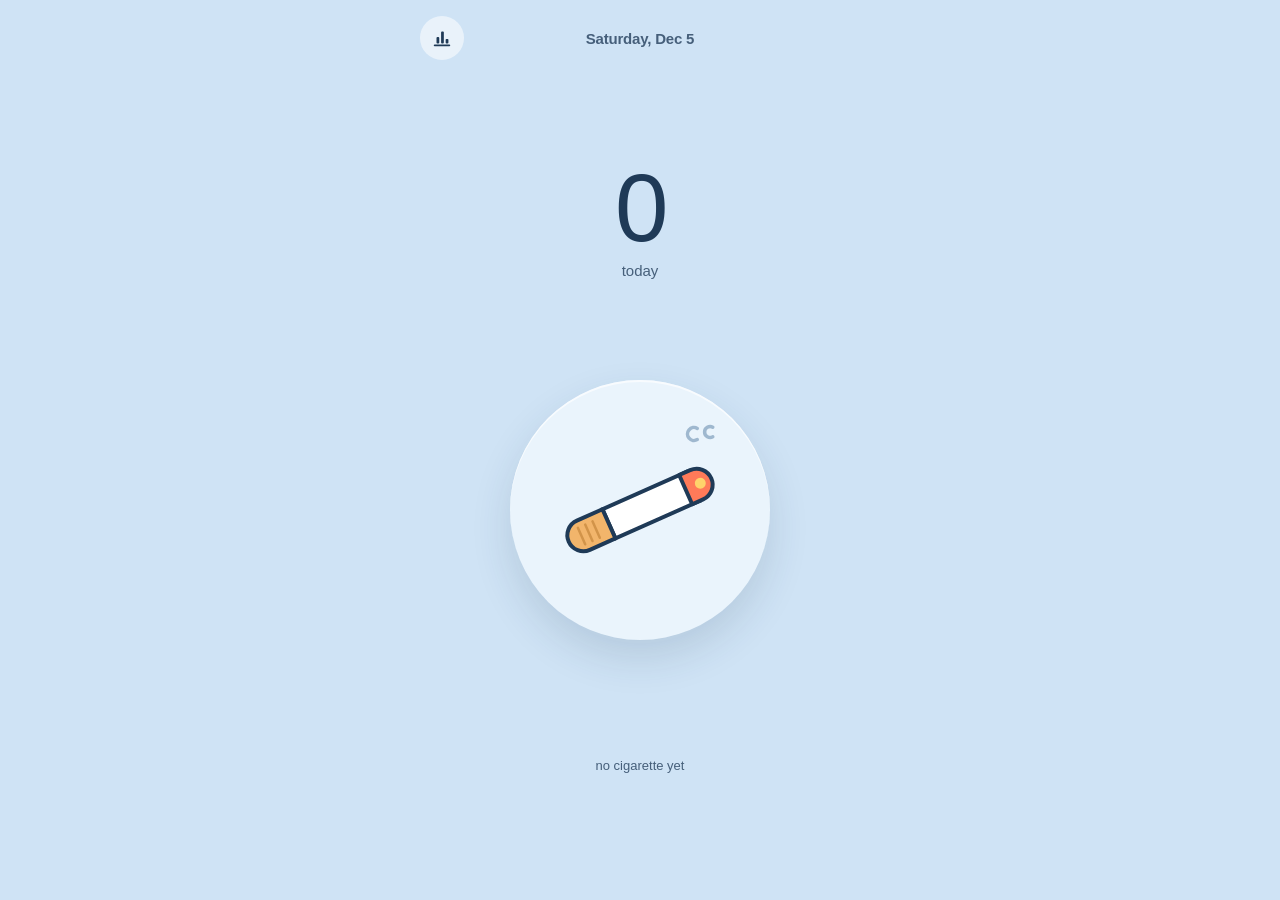
==== cigs/index.html @ 335cd7ec "Cigs: data layer, main screen and PWA shell Tap-to-log cigarette counter served from /cigs/. Entries" ====
<!DOCTYPE html>
<html lang="en">
<head>
<meta charset="utf-8">
<title>Cigs</title>
<meta name="viewport" content="width=device-width, initial-scale=1, viewport-fit=cover, user-scalable=no">
<meta name="description" content="A tiny cigarette counter that lives on your phone.">
<meta name="theme-color" content="#CFE3F5" media="(prefers-color-scheme: light)">
<meta name="theme-color" content="#13202E" media="(prefers-color-scheme: dark)">
<meta name="apple-mobile-web-app-capable" content="yes">
<meta name="mobile-web-app-capable" content="yes">
<meta name="apple-mobile-web-app-status-bar-style" content="default">
<meta name="apple-mobile-web-app-title" content="Cigs">
<meta name="format-detection" content="telephone=no">
<link rel="manifest" href="./manifest.webmanifest">
<link rel="apple-touch-icon" href="./icons/icon-180.png">
<link rel="icon" type="image/svg+xml" href="./icons/icon.svg">
<link rel="stylesheet" href="./app.css">
</head>
<body>
<div id="app">

  <!-- ============ Main ============ -->
  <main class="view view-main" id="view-main">
    <header class="topbar">
      <button class="round-btn" id="btn-stats" type="button" aria-label="Statistics">
        <svg viewBox="0 0 24 24" width="22" height="22" aria-hidden="true">
          <path d="M4 20h16" stroke="currentColor" stroke-width="2" stroke-linecap="round"/>
          <rect x="6" y="11" width="3" height="7" rx="1" fill="currentColor"/>
          <rect x="11" y="5" width="3" height="13" rx="1" fill="currentColor"/>
          <rect x="16" y="13" width="3" height="5" rx="1" fill="currentColor"/>
        </svg>
      </button>
      <h1 class="topbar-title topbar-date" id="main-date">Today</h1>
      <span class="round-spacer" aria-hidden="true"></span>
    </header>

    <div class="main-body">
      <section class="counter">
        <div class="counter-num" id="main-count" aria-live="polite">0</div>
        <div class="counter-label">today</div>
        <button class="undo-btn" id="btn-undo" type="button" hidden>Undo</button>
      </section>

      <button class="disk" id="btn-log" type="button" aria-label="Log a cigarette">
        <svg class="cig" viewBox="0 0 260 260" aria-hidden="true">
          <defs>
            <clipPath id="cig-clip"><rect id="cig-clip-rect" x="0" y="0" width="190" height="260"/></clipPath>
            <radialGradient id="cig-glow-grad">
              <stop offset="0" stop-color="#FFC26B" stop-opacity="0.95"/>
              <stop offset="0.45" stop-color="#FF7A59" stop-opacity="0.55"/>
              <stop offset="1" stop-color="#FF7A59" stop-opacity="0"/>
            </radialGradient>
          </defs>
          <!-- smoke stays upright, outside the rotated group -->
          <g id="cig-smoke" class="cig-smoke">
            <path d="M187.3 59.6 A6.5 6.5 0 1 1 187.3 48.4"/>
            <path d="M202.8 56.8 A5.5 5.5 0 1 1 202.8 47.2"/>
          </g>
          <g transform="rotate(-24 130 130)">
            <g clip-path="url(#cig-clip)">
              <rect class="cig-body" x="96" y="114" width="92" height="32"/>
            </g>
            <path class="cig-filter" d="M68 114 H96 V146 H68 A16 16 0 0 1 68 114 Z"/>
            <path class="cig-filter-lines" d="M66 121 V139 M74 121 V139 M82 121 V139"/>
            <g id="cig-tip">
              <g id="cig-ash" class="cig-ash" opacity="0">
                <ellipse cx="182" cy="130" rx="6" ry="11"/>
                <circle class="cig-ashbit" cx="184" cy="140" r="2"/>
                <circle class="cig-ashbit" cx="189" cy="136" r="1.5"/>
              </g>
              <path id="cig-cap" class="cig-cap" d="M180 114 H192 A16 16 0 0 1 192 146 H180 Z"/>
              <circle id="cig-ember" cx="196" cy="130" r="5.5" fill="#FFD36B"/>
              <circle id="cig-glow" cx="197" cy="130" r="28" fill="url(#cig-glow-grad)" opacity="0"/>
            </g>
          </g>
        </svg>
      </button>

      <section class="today-row">
        <div class="glyphs" id="glyphs" aria-hidden="true"></div>
        <div class="last-one" id="main-last">no cigarette yet</div>
      </section>
    </div>
  </main>

  <!-- ============ Statistics ============ -->
  <section class="view view-stats" id="view-stats" hidden>
    <header class="topbar">
      <button class="round-btn" id="btn-back" type="button" aria-label="Back">
        <svg viewBox="0 0 24 24" width="22" height="22" aria-hidden="true">
          <path d="M14.5 5.5 8 12l6.5 6.5" fill="none" stroke="currentColor" stroke-width="2.4" stroke-linecap="round" stroke-linejoin="round"/>
        </svg>
      </button>
      <h1 class="topbar-title">Statistics</h1>
      <span class="round-spacer" aria-hidden="true"></span>
    </header>
    <div class="scroll" id="stats-scroll">
      <p class="footnote">Statistics coming next.</p>
    </div>
  </section>

  <!-- ============ Toast ============ -->
  <div class="toast" id="toast" role="status" hidden>
    <span id="toast-text"></span>
    <button type="button" id="toast-action" hidden>Undo</button>
  </div>
</div>

<script src="./stats.js"></script>
<script src="./app.js"></script>
</body>
</html>
---- cigs/app.css ----
/* ---------- theme ---------- */
:root {
  color-scheme: light dark;
  --bg: #CFE3F5;
  --text: #1F3A57;
  --text-2: rgba(31, 58, 87, 0.78);   /* secondary text, keeps >= 4.5:1 on the background */
  --disk: #EAF4FC;
  --disk-shadow: 0 18px 40px rgba(31, 58, 87, 0.14);
  --disk-highlight: rgba(255, 255, 255, 0.7);
  --btn: rgba(255, 255, 255, 0.55);
  --card: rgba(255, 255, 255, 0.65);
  --card-solid: #E9F2FA;              /* same as card over the background, for opaque layers */
  --pill: rgba(255, 255, 255, 0.6);
  --track: rgba(31, 58, 87, 0.10);
  --line: rgba(31, 58, 87, 0.08);
  --bar: #1F3A57;
  --orange: #FF7A59;
  --orange-text: #A83D1C;
  --tan: #F2B56B;
  --ember: #FFD36B;
  --smoke: #9FB8CF;
  --ash: #B9C5D1;
  --cig-outline: #1F3A57;
  --cig-body: #FFFFFF;
  --green: #176A41;
  --red: #A83A1E;
  --danger: #C4452A;
  --sheet: #E9F2FA;
  --toast-bg: #1F3A57;
  --toast-text: #FFFFFF;
}
@media (prefers-color-scheme: dark) {
  :root {
    --bg: #13202E;
    --text: #E6EFF8;
    --text-2: rgba(230, 239, 248, 0.72);
    --disk: #1E3146;
    --disk-shadow: 0 18px 40px rgba(0, 0, 0, 0.4);
    --disk-highlight: rgba(255, 255, 255, 0.06);
    --btn: rgba(255, 255, 255, 0.12);
    --card: rgba(255, 255, 255, 0.08);
    --card-solid: #253646;
    --pill: rgba(255, 255, 255, 0.1);
    --track: rgba(255, 255, 255, 0.1);
    --line: rgba(255, 255, 255, 0.08);
    --bar: #E6EFF8;
    --orange-text: #FF9A7A;
    --smoke: #6E8BA6;
    --ash: #8FA0B2;
    --cig-outline: #0E1A27;
    --cig-body: #F4F8FC;
    --green: #5FD39A;
    --red: #FF8A6A;
    --danger: #D9512F;
    --sheet: #1C2B3B;
    --toast-bg: #E6EFF8;
    --toast-text: #13202E;
  }
}

/* ---------- base ---------- */
* { box-sizing: border-box; margin: 0; padding: 0; }
html, body {
  height: 100%;
  background: var(--bg);
  color: var(--text);
  overscroll-behavior: none;
}
body {
  font-family: -apple-system, BlinkMacSystemFont, "SF Pro Text", "Segoe UI", Roboto, sans-serif;
  -webkit-font-smoothing: antialiased;
  -webkit-text-size-adjust: 100%;
  -webkit-tap-highlight-color: transparent;
  -webkit-touch-callout: none;
  -webkit-user-select: none;
  user-select: none;
  touch-action: manipulation;
  position: fixed;
  inset: 0;
  overflow: hidden;
}
[hidden] { display: none !important; }
button {
  font: inherit;
  color: inherit;
  background: none;
  border: 0;
  cursor: pointer;
  touch-action: manipulation;
}
button:disabled { cursor: default; }
:focus { outline: none; }
:focus-visible { outline: 2px solid var(--orange); outline-offset: 2px; }
svg { display: block; }

#app { position: fixed; inset: 0; overflow: hidden; }
.view {
  position: absolute;
  inset: 0;
  display: flex;
  flex-direction: column;
  padding-top: env(safe-area-inset-top);
  max-width: 480px;
  margin: 0 auto;
}

/* ---------- top bar ---------- */
.topbar {
  display: flex;
  align-items: center;
  justify-content: space-between;
  padding: 16px 20px 0;
  height: calc(44px + 16px);
  flex: none;
}
.topbar-title {
  font-size: 17px;
  font-weight: 700;
  letter-spacing: -0.2px;
  text-align: center;
  flex: 1;
}
.topbar-date { font-size: 15px; font-weight: 600; color: var(--text-2); }
.round-btn, .round-spacer {
  width: 44px;
  height: 44px;
  flex: none;
}
.round-btn {
  border-radius: 50%;
  background: var(--btn);
  display: grid;
  place-items: center;
  color: var(--text);
  transition: transform 0.12s, background 0.12s;
}
.round-btn:active { transform: scale(0.92); }

/* ---------- main ---------- */
.main-body {
  flex: 1;
  display: flex;
  flex-direction: column;
  align-items: center;
  justify-content: space-evenly;
  padding-bottom: calc(env(safe-area-inset-bottom) + 12px);
  min-height: 0;
}
.counter { position: relative; text-align: center; }
.counter-num {
  font-size: 96px;
  font-weight: 200;
  letter-spacing: -3px;
  line-height: 1;
  font-variant-numeric: tabular-nums;
  will-change: transform;
}
.counter-label { font-size: 15px; color: var(--text-2); margin-top: 6px; }
.undo-btn {
  position: absolute;
  left: 50%;
  top: 100%;
  transform: translateX(-50%);
  margin-top: 10px;
  padding: 6px 14px;
  border-radius: 999px;
  background: var(--btn);
  font-size: 13px;
  font-weight: 600;
  color: var(--text);
  animation: undo-in 0.2s ease-out;
}
@keyframes undo-in { from { opacity: 0; transform: translate(-50%, 4px); } }

.disk {
  width: 260px;
  height: 260px;
  border-radius: 50%;
  background: var(--disk);
  box-shadow: var(--disk-shadow), inset 0 2px 0 var(--disk-highlight);
  display: grid;
  place-items: center;
  transition: transform 0.12s ease-out;
  will-change: transform;
  -webkit-user-select: none;
  user-select: none;
}
.disk.is-pressed { transform: scale(0.96); }
.cig { width: 260px; height: 260px; }
.cig-body { fill: var(--cig-body); stroke: var(--cig-outline); stroke-width: 4; }
.cig-filter { fill: var(--tan); stroke: var(--cig-outline); stroke-width: 4; stroke-linejoin: round; }
.cig-filter-lines { fill: none; stroke: #B8782E; stroke-width: 2.5; stroke-linecap: round; opacity: 0.55; }
.cig-cap { fill: var(--orange); stroke: var(--cig-outline); stroke-width: 4; stroke-linejoin: round; }
.cig-ash { fill: var(--ash); }
.cig-smoke { fill: none; stroke: var(--smoke); stroke-width: 3.5; stroke-linecap: round; }

.today-row { text-align: center; min-height: 48px; }
.glyphs {
  display: flex;
  flex-wrap: wrap;
  justify-content: center;
  gap: 6px 8px;
  max-width: 300px;
  margin: 0 auto 10px;
  min-height: 8px;
}
.glyph { width: 18px; height: 8px; }
.glyph-filter { fill: var(--tan); }
.glyph-body { fill: var(--bar); }
.glyph-tip { fill: var(--orange); }
.last-one { font-size: 13px; color: var(--text-2); }

@media (max-height: 700px) {
  .counter-num { font-size: 80px; }
  .disk, .cig { width: 230px; height: 230px; }
}

/* ---------- statistics ---------- */
.scroll {
  flex: 1;
  min-height: 0;
  overflow-y: auto;
  -webkit-overflow-scrolling: touch;
  overscroll-behavior: contain;
  padding: 0 20px calc(env(safe-area-inset-bottom) + 24px);
}
.footnote {
  font-size: 12px;
  color: var(--text-2);
  text-align: center;
  margin: 14px 0 0;
}

/* ---------- toast ---------- */
.toast {
  position: fixed;
  left: 50%;
  bottom: calc(env(safe-area-inset-bottom) + 24px);
  transform: translateX(-50%);
  display: flex;
  align-items: center;
  gap: 14px;
  padding: 11px 16px;
  border-radius: 999px;
  background: var(--toast-bg);
  color: var(--toast-text);
  font-size: 14px;
  white-space: nowrap;
  box-shadow: 0 8px 24px rgba(0, 0, 0, 0.18);
  animation: toast-in 0.22s ease-out;
  z-index: 50;
}
.toast button { font-weight: 700; color: var(--ember); }
@keyframes toast-in { from { opacity: 0; transform: translate(-50%, 8px); } }

@media (prefers-reduced-motion: reduce) {
  *, *::before, *::after { animation-duration: 0.01ms !important; transition-duration: 0.01ms !important; }
}
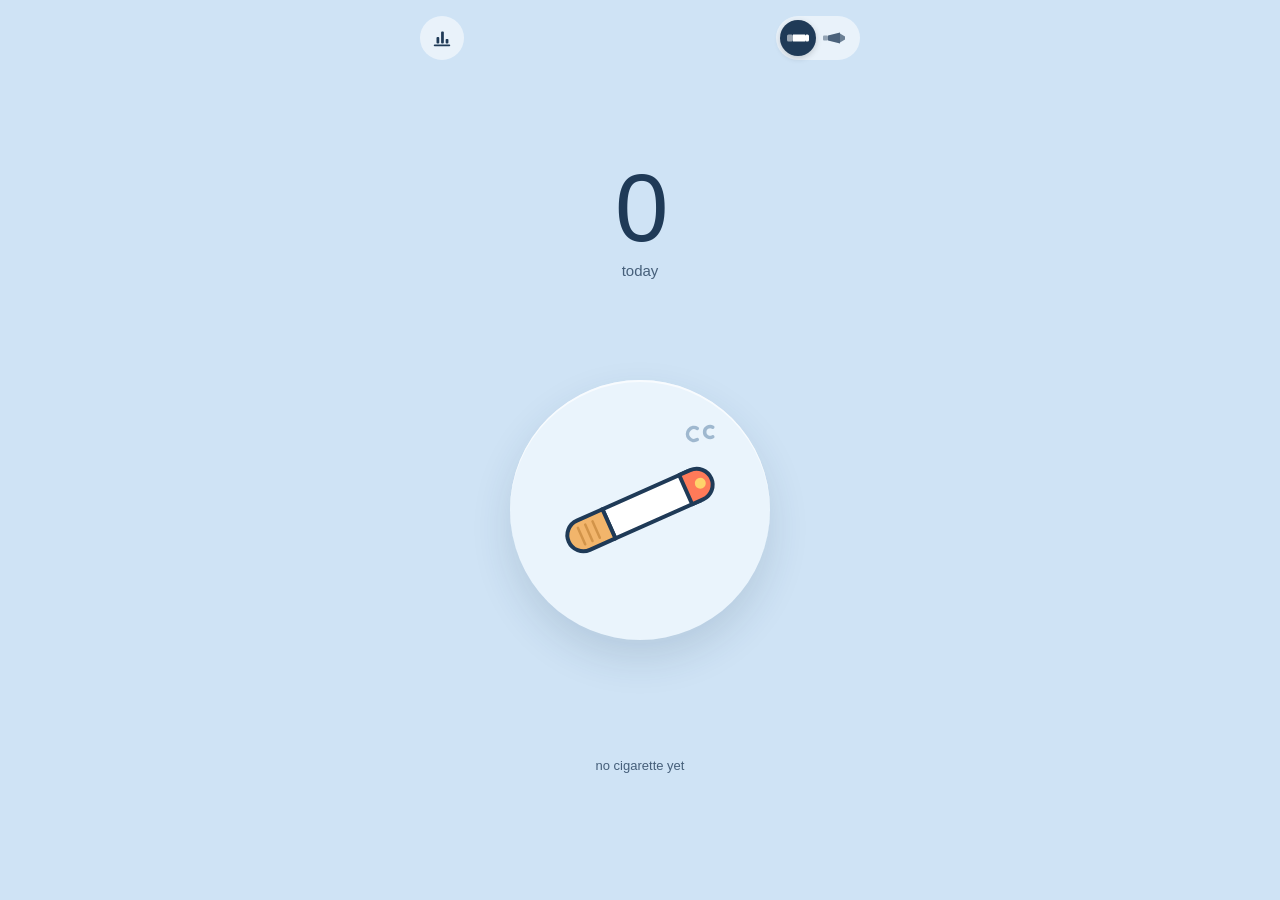
==== commit 4dce45fc: "Cigs: cigarettes / spliffs toggle with separate stats and a green spliff theme - Toggle at the top r" ====
--- a/cigs/index.html
+++ b/cigs/index.html
@@ -4,9 +4,9 @@
 <meta charset="utf-8">
 <title>Cigs</title>
 <meta name="viewport" content="width=device-width, initial-scale=1, viewport-fit=cover, user-scalable=no">
-<meta name="description" content="A tiny cigarette counter that lives on your phone.">
-<meta name="theme-color" content="#CFE3F5" media="(prefers-color-scheme: light)">
-<meta name="theme-color" content="#13202E" media="(prefers-color-scheme: dark)">
+<meta name="description" content="A tiny cigarette and spliff counter that lives on your phone.">
+<meta name="theme-color" id="theme-light" content="#CFE3F5" media="(prefers-color-scheme: light)">
+<meta name="theme-color" id="theme-dark" content="#13202E" media="(prefers-color-scheme: dark)">
 <meta name="apple-mobile-web-app-capable" content="yes">
 <meta name="mobile-web-app-capable" content="yes">
 <meta name="apple-mobile-web-app-status-bar-style" content="default">
@@ -16,6 +16,7 @@
 <link rel="apple-touch-icon" href="./icons/icon-180.png">
 <link rel="icon" type="image/svg+xml" href="./icons/icon.svg">
 <link rel="stylesheet" href="./app.css">
+<script>try{if(localStorage.getItem('cigs.mode')==='spliff')document.documentElement.setAttribute('data-mode','spliff');}catch(e){}</script>
 </head>
 <body>
 <div id="app">
@@ -31,8 +32,20 @@
           <rect x="16" y="13" width="3" height="5" rx="1" fill="currentColor"/>
         </svg>
       </button>
-      <h1 class="topbar-title topbar-date" id="main-date">Today</h1>
-      <span class="round-spacer" aria-hidden="true"></span>
+      <h1 class="topbar-title visually-hidden" id="main-title">Cigs</h1>
+      <button class="mode-toggle" type="button" role="switch" aria-checked="false" aria-label="Spliff mode" data-mode-toggle>
+        <span class="mode-thumb" aria-hidden="true"></span>
+        <svg class="mode-ico mode-ico-cig" viewBox="0 0 22 10" width="22" height="10" aria-hidden="true">
+          <rect x="0" y="1.5" width="6" height="7" rx="1.5" opacity="0.55"/>
+          <rect x="6" y="1.5" width="12" height="7"/>
+          <rect x="18" y="1.5" width="4" height="7" rx="1.5"/>
+        </svg>
+        <svg class="mode-ico mode-ico-spliff" viewBox="0 0 22 12" width="22" height="12" aria-hidden="true">
+          <rect x="0" y="3.5" width="5" height="5" rx="1" opacity="0.55"/>
+          <path d="M5 3.5 L17 0.5 L17 11.5 L5 8.5 Z"/>
+          <path d="M17 1.5 L22 4.5 L22 7.5 L17 10.5 Z" opacity="0.8"/>
+        </svg>
+      </button>
     </header>
 
     <div class="main-body">
@@ -43,7 +56,7 @@
       </section>
 
       <button class="disk" id="btn-log" type="button" aria-label="Log a cigarette">
-        <svg class="cig" viewBox="0 0 260 260" aria-hidden="true">
+        <svg class="cig" id="art-cig" viewBox="0 0 260 260" aria-hidden="true">
           <defs>
             <clipPath id="cig-clip"><rect id="cig-clip-rect" x="0" y="0" width="190" height="260"/></clipPath>
             <radialGradient id="cig-glow-grad">
@@ -75,6 +88,43 @@
             </g>
           </g>
         </svg>
+        <svg class="cig spliff" id="art-spliff" viewBox="0 0 260 260" aria-hidden="true" hidden>
+          <defs>
+            <clipPath id="spliff-clip"><rect id="spliff-clip-rect" x="0" y="0" width="190" height="260"/></clipPath>
+            <radialGradient id="spliff-glow-grad">
+              <stop offset="0" stop-color="#FFC26B" stop-opacity="0.95"/>
+              <stop offset="0.45" stop-color="#FF7A59" stop-opacity="0.55"/>
+              <stop offset="1" stop-color="#FF7A59" stop-opacity="0"/>
+            </radialGradient>
+          </defs>
+          <g id="spliff-smoke" class="cig-smoke">
+            <path d="M191.3 54.6 A6.5 6.5 0 1 1 191.3 43.4"/>
+            <path d="M206.8 51.8 A5.5 5.5 0 1 1 206.8 42.2"/>
+          </g>
+          <g transform="rotate(-24 130 130)">
+            <!-- the paper cone, clipped on the right as it burns -->
+            <g clip-path="url(#spliff-clip)">
+              <path class="spliff-paper" d="M96 121 Q140 112 188 110 L188 150 Q140 148 96 139 Z"/>
+              <path class="spliff-seam" d="M100 128 Q144 121 186 118"/>
+              <path class="spliff-seam" d="M100 133 Q144 136 186 142"/>
+            </g>
+            <!-- rolled cardboard roach -->
+            <path class="spliff-roach" d="M70 121 H96 V139 H70 A9 9 0 0 1 70 121 Z"/>
+            <path class="spliff-roach-lines" d="M74 124 Q70 130 74 136 M80 123 Q76 130 80 137 M86 123 Q82 130 86 137"/>
+            <g id="spliff-tip">
+              <g id="spliff-ash" class="cig-ash" opacity="0">
+                <ellipse cx="184" cy="130" rx="6" ry="14"/>
+                <circle class="spliff-ashbit" cx="186" cy="142" r="2"/>
+                <circle class="spliff-ashbit" cx="191" cy="137" r="1.5"/>
+              </g>
+              <!-- twisted paper end, charred where it burns -->
+              <path id="spliff-cap" class="spliff-twist" d="M188 110 Q196 117 198 124 L206 121 Q211 130 206 139 L198 136 Q196 143 188 150 Z"/>
+              <path class="spliff-twist-lines" d="M199 127 L205 125 M199 133 L205 135 M192 118 L194 122 M192 142 L194 138"/>
+              <circle id="spliff-ember" cx="209" cy="130" r="5.5" fill="#FFD36B"/>
+              <circle id="spliff-glow" cx="210" cy="130" r="30" fill="url(#spliff-glow-grad)" opacity="0"/>
+            </g>
+          </g>
+        </svg>
       </button>
 
       <section class="today-row">
@@ -93,12 +143,72 @@
         </svg>
       </button>
       <h1 class="topbar-title">Statistics</h1>
-      <span class="round-spacer" aria-hidden="true"></span>
+      <button class="mode-toggle" type="button" role="switch" aria-checked="false" aria-label="Spliff mode" data-mode-toggle>
+        <span class="mode-thumb" aria-hidden="true"></span>
+        <svg class="mode-ico mode-ico-cig" viewBox="0 0 22 10" width="22" height="10" aria-hidden="true">
+          <rect x="0" y="1.5" width="6" height="7" rx="1.5" opacity="0.55"/>
+          <rect x="6" y="1.5" width="12" height="7"/>
+          <rect x="18" y="1.5" width="4" height="7" rx="1.5"/>
+        </svg>
+        <svg class="mode-ico mode-ico-spliff" viewBox="0 0 22 12" width="22" height="12" aria-hidden="true">
+          <rect x="0" y="3.5" width="5" height="5" rx="1" opacity="0.55"/>
+          <path d="M5 3.5 L17 0.5 L17 11.5 L5 8.5 Z"/>
+          <path d="M17 1.5 L22 4.5 L22 7.5 L17 10.5 Z" opacity="0.8"/>
+        </svg>
+      </button>
     </header>
+    <div class="segmented" role="tablist" aria-label="Statistics sections" id="segmented">
+      <span class="segmented-thumb" aria-hidden="true"></span>
+      <button class="segment" role="tab" type="button" data-seg="today" aria-selected="true" aria-controls="panel-today">Today</button>
+      <button class="segment" role="tab" type="button" data-seg="stats" aria-selected="false" aria-controls="panel-stats">Stats</button>
+      <button class="segment" role="tab" type="button" data-seg="timeline" aria-selected="false" aria-controls="panel-timeline">Timeline</button>
+    </div>
     <div class="scroll" id="stats-scroll">
-      <p class="footnote">Statistics coming next.</p>
+      <section class="panel" id="panel-today" role="tabpanel"></section>
+      <section class="panel" id="panel-stats" role="tabpanel" hidden></section>
+      <section class="panel" id="panel-timeline" role="tabpanel" hidden></section>
+      <button class="settings-btn" id="btn-settings" type="button">
+        <svg viewBox="0 0 24 24" width="15" height="15" aria-hidden="true" fill="none" stroke="currentColor" stroke-width="2" stroke-linecap="round">
+          <circle cx="12" cy="12" r="3.2"/>
+          <path d="M12 3v3M12 18v3M3 12h3M18 12h3M5.6 5.6l2.1 2.1M16.3 16.3l2.1 2.1M5.6 18.4l2.1-2.1M16.3 7.7l2.1-2.1"/>
+        </svg>
+        Settings
+      </button>
     </div>
   </section>
+
+  <!-- ============ Settings sheet ============ -->
+  <div class="sheet-backdrop" id="sheet-backdrop"></div>
+  <div class="sheet" id="sheet" role="dialog" aria-modal="true" aria-labelledby="sheet-title" aria-hidden="true">
+    <div class="sheet-handle" aria-hidden="true"></div>
+    <h2 class="sheet-title" id="sheet-title">Settings</h2>
+    <div class="sheet-list">
+      <button class="sheet-row" id="btn-export" type="button">
+        <span class="sheet-row-main">Export backup</span>
+        <span class="sheet-row-sub" id="export-sub"></span>
+      </button>
+      <button class="sheet-row" id="btn-import" type="button">
+        <span class="sheet-row-main">Import backup</span>
+        <span class="sheet-row-sub">merges a cigs-backup file</span>
+      </button>
+      <input type="file" id="file-import" accept="application/json,.json" hidden>
+      <label class="sheet-row" for="toggle-sound">
+        <span class="sheet-row-main">Sound</span>
+        <input type="checkbox" class="switch" id="toggle-sound" role="switch">
+      </label>
+      <button class="sheet-row danger" id="btn-delete-all" type="button" aria-expanded="false" aria-controls="delete-confirm">
+        <span class="sheet-row-main">Delete all data</span>
+      </button>
+      <div class="delete-confirm" id="delete-confirm" hidden>
+        <label for="delete-input">Type DELETE to confirm. This cannot be undone.</label>
+        <div class="delete-confirm-row">
+          <input id="delete-input" type="text" autocomplete="off" autocapitalize="characters" autocorrect="off" spellcheck="false" placeholder="DELETE">
+          <button class="btn-danger" id="btn-delete-confirm" type="button" disabled>Delete</button>
+        </div>
+      </div>
+    </div>
+    <button class="sheet-close" id="btn-sheet-close" type="button">Close</button>
+  </div>
 
   <!-- ============ Toast ============ -->
   <div class="toast" id="toast" role="status" hidden>
--- a/cigs/app.css
+++ b/cigs/app.css
@@ -26,6 +26,9 @@
   --red: #A83A1E;
   --danger: #C4452A;
   --sheet: #E9F2FA;
+  --seg-thumb: #FFFFFF;
+  --range-bg: #1F3A57;
+  --range-text: #FFFFFF;
   --toast-bg: #1F3A57;
   --toast-text: #FFFFFF;
 }
@@ -53,8 +56,57 @@
     --red: #FF8A6A;
     --danger: #D9512F;
     --sheet: #1C2B3B;
+    --seg-thumb: rgba(255, 255, 255, 0.16);
+    --range-bg: #E6EFF8;
+    --range-text: #13202E;
     --toast-bg: #E6EFF8;
     --toast-text: #13202E;
+  }
+}
+
+/* ---------- spliff mode: the same screens in light green ---------- */
+:root[data-mode="spliff"] {
+  --bg: #D6EFDA;
+  --text: #1E4A30;
+  --text-2: rgba(30, 74, 48, 0.78);
+  --disk: #ECF8EE;
+  --disk-shadow: 0 18px 40px rgba(30, 74, 48, 0.14);
+  --card-solid: #E8F5EA;
+  --track: rgba(30, 74, 48, 0.10);
+  --line: rgba(30, 74, 48, 0.08);
+  --bar: #1E4A30;
+  --smoke: #9CC4A6;
+  --ash: #B8C9BC;
+  --cig-outline: #1E4A30;
+  --sheet: #E8F5EA;
+  --range-bg: #1E4A30;
+  --toast-bg: #1E4A30;
+  --paper: #F8F3E6;
+  --roach: #D2B183;
+  --roach-lines: #8F6B3A;
+}
+@media (prefers-color-scheme: dark) {
+  :root[data-mode="spliff"] {
+    --bg: #122419;
+    --text: #E3F2E7;
+    --text-2: rgba(227, 242, 231, 0.72);
+    --disk: #1D3626;
+    --disk-shadow: 0 18px 40px rgba(0, 0, 0, 0.4);
+    --card-solid: #24382C;
+    --track: rgba(255, 255, 255, 0.1);
+    --line: rgba(255, 255, 255, 0.08);
+    --bar: #E3F2E7;
+    --smoke: #6FA383;
+    --ash: #8FA896;
+    --cig-outline: #0C1A11;
+    --sheet: #1A2E21;
+    --range-bg: #E3F2E7;
+    --range-text: #122419;
+    --toast-bg: #E3F2E7;
+    --toast-text: #122419;
+    --paper: #F1EBDA;
+    --roach: #C7A574;
+    --roach-lines: #7A5A2E;
   }
 }
 
@@ -135,6 +187,54 @@
   transition: transform 0.12s, background 0.12s;
 }
 .round-btn:active { transform: scale(0.92); }
+.visually-hidden {
+  position: absolute;
+  width: 1px;
+  height: 1px;
+  overflow: hidden;
+  clip: rect(0 0 0 0);
+  white-space: nowrap;
+}
+
+/* cigarettes / spliffs toggle (top right) */
+.mode-toggle {
+  position: relative;
+  display: flex;
+  align-items: center;
+  flex: none;
+  width: 84px;
+  height: 44px;
+  padding: 4px;
+  border-radius: 999px;
+  background: var(--btn);
+  color: var(--text-2);
+  transition: background 0.2s;
+}
+.mode-thumb {
+  position: absolute;
+  top: 4px;
+  left: 4px;
+  width: 36px;
+  height: 36px;
+  border-radius: 50%;
+  background: var(--range-bg);
+  box-shadow: 0 2px 6px rgba(0, 0, 0, 0.18);
+  transition: transform 0.22s cubic-bezier(0.2, 0.8, 0.2, 1);
+}
+.mode-toggle[aria-checked="true"] .mode-thumb { transform: translateX(40px); }
+.mode-ico {
+  position: relative;
+  width: 36px;
+  height: 36px;
+  padding: 12px 7px;
+  fill: currentColor;
+  flex: none;
+  transition: color 0.2s;
+}
+.mode-toggle[aria-checked="false"] .mode-ico-cig,
+.mode-toggle[aria-checked="true"] .mode-ico-spliff { color: var(--range-text); }
+.mode-toggle:active .mode-thumb { transform: scale(0.94); }
+.mode-toggle[aria-checked="true"]:active .mode-thumb { transform: translateX(40px) scale(0.94); }
 
 /* ---------- main ---------- */
 .main-body {
@@ -186,13 +286,20 @@
   user-select: none;
 }
 .disk.is-pressed { transform: scale(0.96); }
-.cig { width: 260px; height: 260px; }
+.cig { width: 260px; height: 260px; grid-area: 1 / 1; }
 .cig-body { fill: var(--cig-body); stroke: var(--cig-outline); stroke-width: 4; }
 .cig-filter { fill: var(--tan); stroke: var(--cig-outline); stroke-width: 4; stroke-linejoin: round; }
 .cig-filter-lines { fill: none; stroke: #B8782E; stroke-width: 2.5; stroke-linecap: round; opacity: 0.55; }
 .cig-cap { fill: var(--orange); stroke: var(--cig-outline); stroke-width: 4; stroke-linejoin: round; }
 .cig-ash { fill: var(--ash); }
 .cig-smoke { fill: none; stroke: var(--smoke); stroke-width: 3.5; stroke-linecap: round; }
+/* the spliff: paper cone, cardboard roach, twisted end */
+.spliff-paper { fill: var(--paper, #F8F3E6); stroke: var(--cig-outline); stroke-width: 4; stroke-linejoin: round; }
+.spliff-seam { fill: none; stroke: var(--cig-outline); stroke-width: 1.5; stroke-linecap: round; opacity: 0.18; }
+.spliff-roach { fill: var(--roach, #D2B183); stroke: var(--cig-outline); stroke-width: 4; stroke-linejoin: round; }
+.spliff-roach-lines { fill: none; stroke: var(--roach-lines, #8F6B3A); stroke-width: 2; stroke-linecap: round; opacity: 0.6; }
+.spliff-twist { fill: var(--paper, #F8F3E6); stroke: var(--cig-outline); stroke-width: 4; stroke-linejoin: round; }
+.spliff-twist-lines { fill: none; stroke: var(--cig-outline); stroke-width: 1.5; stroke-linecap: round; opacity: 0.3; }
 
 .today-row { text-align: center; min-height: 48px; }
 .glyphs {
@@ -208,6 +315,8 @@
 .glyph-filter { fill: var(--tan); }
 .glyph-body { fill: var(--bar); }
 .glyph-tip { fill: var(--orange); }
+.glyph-roach { fill: var(--roach, #D2B183); }
+.glyph-cone { fill: var(--bar); }
 .last-one { font-size: 13px; color: var(--text-2); }
 
 @media (max-height: 700px) {
@@ -231,6 +340,323 @@
   margin: 14px 0 0;
 }
 
+/* segmented control */
+.segmented {
+  position: relative;
+  display: flex;
+  flex: none;
+  margin: 8px 20px 0;
+  padding: 3px;
+  border-radius: 999px;
+  background: var(--track);
+}
+.segmented-thumb {
+  position: absolute;
+  top: 3px;
+  left: 3px;
+  width: calc((100% - 6px) / 3);
+  height: calc(100% - 6px);
+  border-radius: 999px;
+  background: var(--seg-thumb);
+  box-shadow: 0 2px 6px rgba(31, 58, 87, 0.12);
+  transition: transform 0.22s cubic-bezier(0.2, 0.8, 0.2, 1);
+}
+.segment {
+  position: relative;
+  flex: 1;
+  padding: 9px 0;
+  font-size: 14px;
+  font-weight: 500;
+  color: var(--text-2);
+  border-radius: 999px;
+  transition: color 0.15s;
+}
+.segment[aria-selected="true"] { color: var(--text); font-weight: 600; }
+
+.panel { padding-top: 20px; }
+.card {
+  background: var(--card);
+  border-radius: 18px;
+  margin-top: 20px;
+}
+
+/* Today segment */
+.daynav {
+  display: flex;
+  align-items: center;
+  justify-content: center;
+  gap: 6px;
+  margin-bottom: 10px;
+}
+.nav-btn {
+  width: 34px;
+  height: 34px;
+  border-radius: 50%;
+  background: var(--btn);
+  display: grid;
+  place-items: center;
+  color: var(--text);
+}
+.nav-btn:disabled { opacity: 0.3; }
+.daynav-label {
+  min-width: 150px;
+  padding: 7px 10px;
+  border-radius: 999px;
+  font-size: 14px;
+  font-weight: 600;
+  color: var(--text-2);
+  text-align: center;
+}
+.daynav-label:not(:disabled) { background: var(--btn); color: var(--text); }
+.big-count {
+  font-size: 88px;
+  font-weight: 200;
+  letter-spacing: -3px;
+  line-height: 1;
+  text-align: center;
+  font-variant-numeric: tabular-nums;
+}
+.big-label { font-size: 15px; color: var(--text-2); text-align: center; margin-top: 6px; }
+.pill-note {
+  display: table;
+  margin: 12px auto 0;
+  padding: 6px 12px;
+  border-radius: 999px;
+  background: var(--pill);
+  font-size: 13px;
+  font-weight: 500;
+}
+.card.list { overflow: hidden; padding: 4px 0; }
+.card.empty { padding: 28px 16px; text-align: center; color: var(--text-2); font-size: 14px; }
+.row { position: relative; overflow: hidden; touch-action: pan-y; }
+.row-content {
+  position: relative;
+  display: flex;
+  align-items: center;
+  gap: 12px;
+  padding: 13px 16px;
+  transition: transform 0.2s ease-out;
+}
+.row + .row .row-content { border-top: 1px solid var(--line); }
+.row-n { width: 26px; font-size: 13px; color: var(--text-2); }
+.row-time { flex: 1; font-size: 17px; font-weight: 500; font-variant-numeric: tabular-nums; }
+.row-gap { font-size: 13px; color: var(--text-2); font-variant-numeric: tabular-nums; }
+.row-delete {
+  position: absolute;
+  top: 0;
+  right: 0;
+  bottom: 0;
+  width: 0;
+  overflow: hidden;
+  display: flex;
+  align-items: center;
+  justify-content: center;
+  background: var(--danger);
+  color: #fff;
+  font-size: 15px;
+  font-weight: 600;
+  white-space: nowrap;
+  transition: width 0.2s ease-out;
+}
+
+/* Stats segment */
+.tiles { display: grid; grid-template-columns: 1fr 1fr; gap: 14px; }
+.tile { background: var(--card); border-radius: 18px; padding: 18px 18px 16px; }
+.tile-value {
+  font-size: 34px;
+  font-weight: 300;
+  letter-spacing: -1px;
+  line-height: 1.1;
+  font-variant-numeric: tabular-nums;
+}
+.tile-label { font-size: 13px; color: var(--text-2); margin-top: 4px; }
+.chart-card { padding: 18px 18px 16px; }
+.card-head { display: flex; justify-content: space-between; align-items: baseline; margin-bottom: 16px; }
+.card-head h2 { font-size: 16px; font-weight: 700; }
+.card-sub { font-size: 12px; color: var(--text-2); }
+.hchart { height: 120px; display: flex; align-items: flex-end; gap: 3px; }
+.hbar { flex: 1; min-width: 0; background: var(--bar); border-radius: 2px 2px 0 0; }
+.hbar.is-peak { background: var(--orange); }
+.hbar.is-empty { opacity: 0.25; }
+.haxis { display: flex; justify-content: space-between; margin-top: 6px; font-size: 11px; color: var(--text-2); }
+.chart-note { margin-top: 14px; font-size: 14px; }
+.accent { color: var(--orange-text); font-weight: 600; }
+
+/* Timeline segment */
+.ranges { display: flex; justify-content: center; gap: 4px; margin-bottom: 16px; }
+.range {
+  padding: 7px 14px;
+  border-radius: 999px;
+  font-size: 14px;
+  font-weight: 500;
+  color: var(--text-2);
+}
+.range.is-selected { background: var(--range-bg); color: var(--range-text); font-weight: 600; }
+.tl-head { display: flex; justify-content: space-between; align-items: baseline; padding: 0 4px; }
+.tl-num { font-size: 44px; font-weight: 200; letter-spacing: -1.5px; line-height: 1; font-variant-numeric: tabular-nums; }
+.tl-label { font-size: 14px; color: var(--text-2); margin-left: 8px; }
+.tl-change { font-size: 14px; font-weight: 600; white-space: nowrap; }
+.tl-change.is-lower { color: var(--green); }
+.tl-change.is-higher { color: var(--red); }
+.tl-change.is-same { color: var(--text-2); }
+.tchart { position: relative; height: 150px; display: flex; align-items: flex-end; }
+.tbar {
+  flex: 1;
+  min-width: 0;
+  padding: 0;
+  background: var(--bar);
+  border-radius: 2px 2px 0 0;
+  transition: opacity 0.15s;
+}
+.tbar.is-weekend { background: var(--orange); }
+.tbar.is-current { opacity: 0.4; }
+.tbar.is-future { opacity: 0.12; }
+.tbar.is-selected { opacity: 1; box-shadow: 0 0 0 2px var(--orange-text); }
+.avg-line {
+  position: absolute;
+  left: 0;
+  right: 0;
+  border-top: 1.5px dashed var(--text-2);
+  pointer-events: none;
+}
+.avg-line span { position: absolute; right: 0; bottom: 2px; font-size: 10px; color: var(--text-2); }
+.taxis { position: relative; height: 16px; margin-top: 8px; font-size: 11px; color: var(--text-2); }
+.taxis span { position: absolute; transform: translateX(-50%); white-space: nowrap; }
+.legend { display: flex; gap: 16px; margin-top: 10px; font-size: 12px; color: var(--text-2); }
+.sw { display: inline-block; width: 10px; height: 10px; border-radius: 3px; margin-right: 6px; vertical-align: -1px; }
+.sw-weekday { background: var(--bar); }
+.sw-weekend { background: var(--orange); }
+.tooltip {
+  position: absolute;
+  top: 0;
+  z-index: 3;
+  display: flex;
+  align-items: center;
+  gap: 12px;
+  padding: 7px 11px;
+  border-radius: 10px;
+  background: var(--toast-bg);
+  color: var(--toast-text);
+  font-size: 12px;
+  white-space: nowrap;
+  box-shadow: 0 4px 14px rgba(0, 0, 0, 0.18);
+}
+.tooltip-open { font-weight: 700; color: var(--ember); }
+.lowhigh { display: flex; align-items: stretch; padding: 14px 18px; }
+.lh { flex: 1; display: flex; flex-direction: column; gap: 2px; text-align: left; }
+.lh:disabled { color: inherit; }
+.lh-right { text-align: right; align-items: flex-end; }
+.lh-label { font-size: 13px; color: var(--text-2); }
+.lh-value { font-size: 20px; font-weight: 600; font-variant-numeric: tabular-nums; }
+.lh-sep { width: 1px; background: var(--line); margin: 0 14px; }
+
+/* settings */
+.settings-btn {
+  display: flex;
+  align-items: center;
+  gap: 6px;
+  margin: 28px auto 0;
+  padding: 8px 14px;
+  border-radius: 999px;
+  font-size: 13px;
+  color: var(--text-2);
+}
+.sheet-backdrop {
+  position: fixed;
+  inset: 0;
+  background: rgba(10, 20, 30, 0.35);
+  opacity: 0;
+  visibility: hidden;
+  transition: opacity 0.25s, visibility 0.25s;
+  z-index: 40;
+}
+.sheet-backdrop.is-open { opacity: 1; visibility: visible; }
+.sheet {
+  position: fixed;
+  left: 0;
+  right: 0;
+  bottom: 0;
+  max-width: 480px;
+  margin: 0 auto;
+  background: var(--sheet);
+  border-radius: 22px 22px 0 0;
+  padding: 10px 20px calc(env(safe-area-inset-bottom) + 20px);
+  transform: translateY(100%);
+  visibility: hidden;
+  transition: transform 0.28s cubic-bezier(0.2, 0.8, 0.2, 1), visibility 0.28s;
+  z-index: 41;
+}
+.sheet.is-open { transform: none; visibility: visible; }
+.sheet-handle { width: 36px; height: 5px; border-radius: 3px; background: var(--track); margin: 0 auto 14px; }
+.sheet-title { font-size: 17px; font-weight: 700; text-align: center; margin-bottom: 8px; }
+.sheet-row {
+  display: flex;
+  align-items: center;
+  justify-content: space-between;
+  gap: 12px;
+  width: 100%;
+  padding: 14px 4px;
+  border-top: 1px solid var(--line);
+  text-align: left;
+  font-size: 16px;
+}
+.sheet-row:first-child { border-top: 0; }
+.sheet-row-sub { font-size: 12px; color: var(--text-2); text-align: right; }
+.sheet-row.danger { color: var(--danger); }
+.switch {
+  appearance: none;
+  -webkit-appearance: none;
+  flex: none;
+  width: 50px;
+  height: 30px;
+  margin: 0;
+  border-radius: 15px;
+  background: var(--track);
+  position: relative;
+  transition: background 0.2s;
+}
+.switch::after {
+  content: "";
+  position: absolute;
+  top: 2px;
+  left: 2px;
+  width: 26px;
+  height: 26px;
+  border-radius: 50%;
+  background: #fff;
+  box-shadow: 0 2px 6px rgba(0, 0, 0, 0.2);
+  transition: transform 0.2s;
+}
+.switch:checked { background: #34C759; }
+.switch:checked::after { transform: translateX(20px); }
+.delete-confirm { padding: 0 4px 12px; font-size: 13px; color: var(--text-2); }
+.delete-confirm-row { display: flex; gap: 10px; margin-top: 8px; }
+.delete-confirm input {
+  flex: 1;
+  min-width: 0;
+  font: inherit;
+  font-size: 16px;
+  padding: 10px 12px;
+  border-radius: 12px;
+  border: 1px solid var(--line);
+  background: var(--card);
+  color: var(--text);
+  -webkit-user-select: text;
+  user-select: text;
+}
+.btn-danger { padding: 10px 16px; border-radius: 12px; background: var(--danger); color: #fff; font-weight: 600; }
+.btn-danger:disabled { opacity: 0.4; }
+.sheet-close {
+  display: block;
+  width: 100%;
+  margin-top: 14px;
+  padding: 13px;
+  border-radius: 14px;
+  background: var(--card);
+  font-size: 16px;
+  font-weight: 600;
+}
+
 /* ---------- toast ---------- */
 .toast {
   position: fixed;
